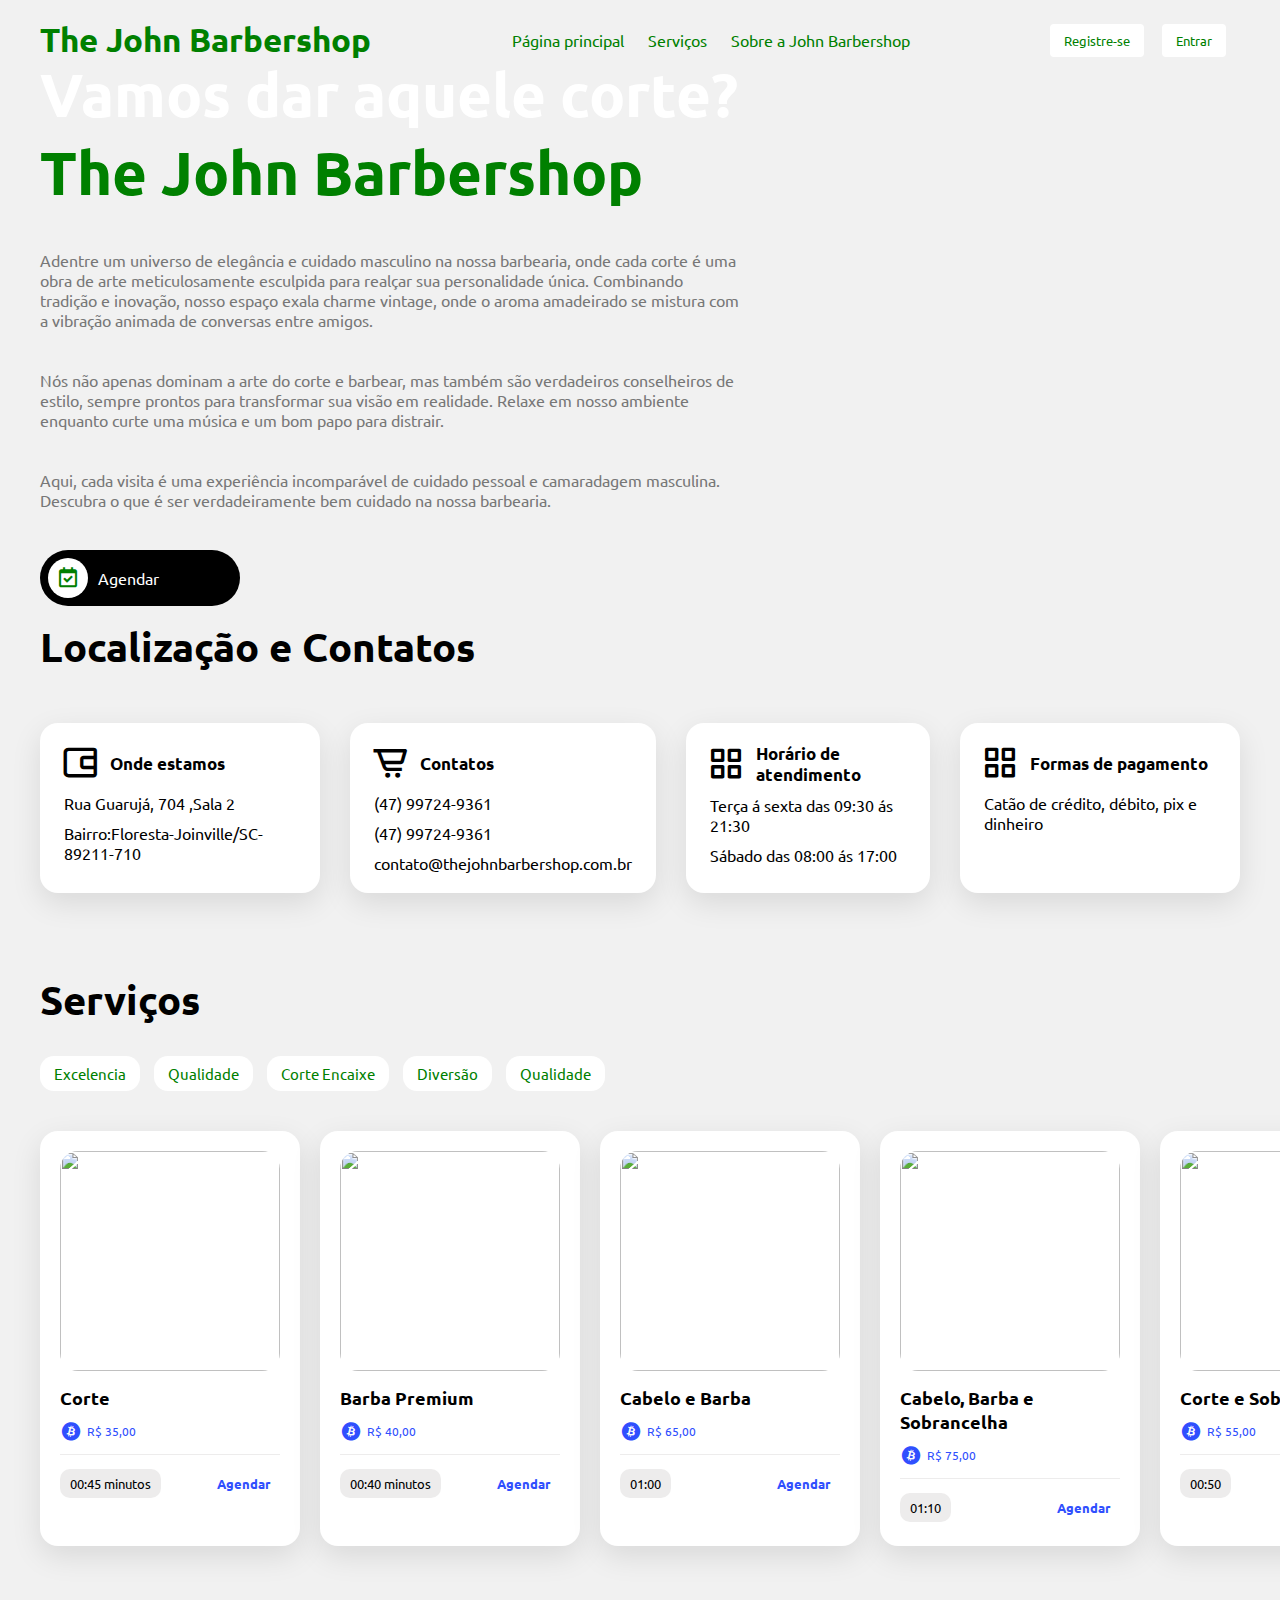
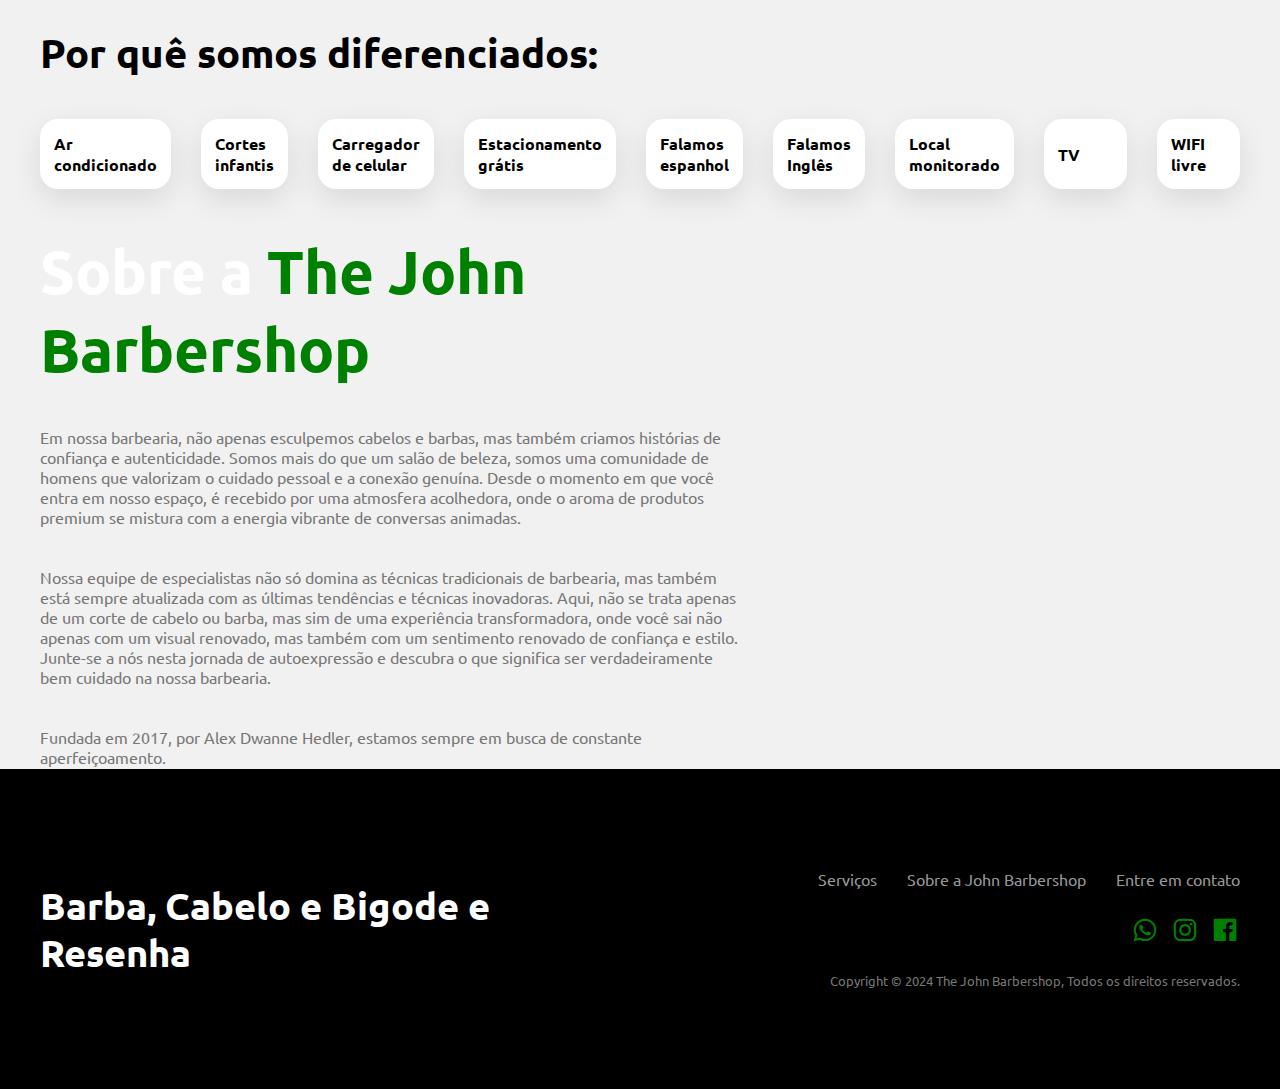
==== index.html @ 226f6adb "Merge branch 'main' of https://github.com/ThiagoPavanelloDalazen/PEX-projeto" ====
<!DOCTYPE html>
<html lang="PT-BR">

<head>
    <meta charset="UTF-8">
    <meta name="viewport" content="width=device-width, initial-scale=1.0">
    <link href='https://unpkg.com/boxicons@2.1.4/css/boxicons.min.css' rel='stylesheet'>
    <link rel="stylesheet" href="style.css">
    <title>The John Barbershop</title>
</head>

<body>
    <nav>
        <a href="#" class="logo">The John Barbershop</a>
        <div class="links">
            <a href="index.html">Página principal</a>
            <a href="#servicos">Serviços</a> 
            <a href="#sobre">Sobre a John Barbershop</a> 
        </div>
        <div class="login">
            <button class="signup"><a href="formulario.html" target="_blank">Registre-se</a></button>
            <button class="signup"><a href="login.html" target="_blank">Entrar</a></button>
        </div>
    </nav>

    <header>
        <div class="left">
            <h1>Vamos dar aquele corte? <span>The John Barbershop</span></h1>
            <p>  Adentre um universo de elegância e cuidado masculino na nossa barbearia, onde cada corte é uma obra de arte meticulosamente esculpida para realçar sua personalidade única. Combinando tradição e inovação, nosso espaço exala charme vintage, onde o aroma amadeirado se mistura com a vibração animada de conversas entre amigos.   
            </p>
            <p>Nós não apenas dominam a arte do corte e barbear, mas também são verdadeiros conselheiros de estilo, sempre prontos para transformar sua visão em realidade. Relaxe em nosso ambiente enquanto curte uma música e um bom papo para distrair. </p>
            <p>Aqui, cada visita é uma experiência incomparável de cuidado pessoal e camaradagem masculina. Descubra o que é ser verdadeiramente bem cuidado na nossa barbearia.</p>
            <a href="login.html">
                <i class="bx bx-calendar-check"></i>
                <span>Agendar</span>
            </a>
        </div>
        <!-- <img src="../fotos/bora-dar-um-trato.gif" height="500px"> -->
    </header>

    <div id="localizacao"> 
        <h2 class="separator">
            Localização e Contatos
        </h2>

        <div class="sell-nft">
            <div class="item">
                <div class="header">
                    <i class='bx bx-wallet-alt'></i>
                    <h5>Onde estamos</h5>
                </div>
                <p>Rua Guarujá, 704 ,Sala 2</p>
                <p>Bairro:Floresta-Joinville/SC-89211-710</p>
            </div>
            <div class="item">
                <div class="header">
                    <i class='bx bx-cart-alt'></i>
                    <h5>Contatos</h5>
                </div>
                <p>(47) 99724-9361</p>
                <p>(47) 99724-9361</p>
                <p>contato@thejohnbarbershop.com.br</p>
            </div>
            <div class="item">
                <div class="header">
                    <i class='bx bx-grid-alt'></i>
                    <h5>Horário de atendimento</h5>
                </div>
                <p>Terça á sexta das 09:30 ás 21:30</p>
                <p>Sábado das 08:00 ás 17:00</p>
            </div>
            <div class="item">
                <div class="header">
                    <i class='bx bx-grid-alt'></i>
                    <h5>Formas de pagamento</h5>
                </div>
                <p>Catão de crédito, débito, pix e dinheiro</p>
            </div>
        </div>
    </div>

    <div> 
        <h2 class="separator">
            Serviços
        </h2>

        <div class="nft-shop">
            <div class="category">
                <a href="#">Excelencia</a>
                <a href="#">Qualidade</a>
                <a href="#">Corte Encaixe</a>
                <a href="#">Diversão</a>
                <a href="#">Qualidade</a>
            </div>

            <div class="nft-list">
                <div class="item">
                    <img src="https://yes4u.pt/wp-content/uploads/2021/05/corte-masculino.png">
                    <div class="info">
                        <div>
                            <h5>Corte</h5>
                            <div class="btc">
                                <i class='bx bxl-bitcoin'></i>
                                <p>R$ 35,00</p>
                            </div>
                        </div>
                    </div>
                    <div class="bid">
                        <p>00:45 minutos</p>
                        <a href="login.html">Agendar</a>
                    </div>
                </div>
                <div class="item">
                    <img src="https://blog.cuecastore.com.br/wp-content/uploads/2020/08/barba-com-navalha.jpg">
                    <div class="info">
                        <div>
                            <h5>Barba Premium</h5>
                            <div class="btc">
                                <i class='bx bxl-bitcoin'></i>
                                <p>R$ 40,00</p>
                            </div>
                        </div>
                    </div>
                    <div class="bid">
                        <p>00:40 minutos</p>
                        <a href="login.html">Agendar</a>
                    </div>
                </div>
                <div class="item">
                    <img
                        src="https://149363815.v2.pressablecdn.com/wp-content/uploads/2021/01/5-melhores-Ideias-de-promocao-para-barbearia-1.jpg">
                    <div class="info">
                        <div>
                            <h5>Cabelo e Barba</h5>
                            <div class="btc">
                                <i class='bx bxl-bitcoin'></i>
                                <p>R$ 65,00</p>
                            </div>
                        </div>
                    </div>
                    <div class="bid">
                        <p>01:00</p>
                        <a href="login.html">Agendar</a>
                    </div>
                </div>
                <div class="item">
                    <img
                        src="https://static.wixstatic.com/media/fc962d_c9d9fc72e8844acba47297d76595533d~mv2.jpg/v1/fill/w_640,h_364,al_c,q_80,usm_0.66_1.00_0.01,enc_auto/fc962d_c9d9fc72e8844acba47297d76595533d~mv2.jpg">
                    <div class="info">
                        <div>
                            <h5>Cabelo, Barba e Sobrancelha</h5>
                            <div class="btc">
                                <i class='bx bxl-bitcoin'></i>
                                <p>R$ 75,00</p>
                            </div>
                        </div>
                    </div>
                    <div class="bid">
                        <p>01:10</p>
                        <a href="login.html">Agendar</a>
                    </div>
                </div>
                <div class="item">
                    <img src="https://bmcontba.com.br/wp-content/uploads/2023/06/IMAGEM-BLOG-DPG-14.jpg">
                    <div class="info">
                        <div>
                            <h5>Corte e Sobrancelha</h5>
                            <div class="btc">
                                <i class='bx bxl-bitcoin'></i>
                                <p>R$ 55,00</p>
                            </div>
                        </div>
                    </div>
                    <div class="bid">
                        <p>00:50</p>
                        <a href="login.html">Agendar</a>
                    </div>
                </div>
            </div>

        </div>
    </div>

    <div>
        <h2 class="separator">
            Por quê somos diferenciados:
        </h2>

        <div class="sellers overflow-auto">
            <div class="item">
                <div class="info">
                    <h4>Ar condicionado</h4>
                </div>
            </div>
            <div class="item">
                <div class="info">
                    <h4>Cortes infantis</h4>
                </div>
            </div>
            <div class="item">
                <div class="info">
                    <h4>Carregador de celular</h4>
                </div>
            </div>
            <div class="item">
                <div class="info">
                    <h4>Estacionamento grátis</h4>
                </div>
            </div>
            <div class="item">
                <div class="info">
                    <h4>Falamos espanhol</h4>
                </div>
            </div>
            <div class="item">
                <div class="info">
                    <h4>Falamos Inglês</h4>
                </div>
            </div>
            <div class="item">
                <div class="info">
                    <h4>Local monitorado</h4>
                </div>
            </div>
            <div class="item">
                <div class="info">
                    <h4>TV</h4>
                </div>
            </div>
            <div class="item">
                <div class="info">
                    <h4>WIFI livre</h4>
                </div>
            </div>
        </div>
    </div>


    <header id="sobre">
        <div class="left">
            <h1>Sobre a <span>The John Barbershop</span></h1>
            <p>Em nossa barbearia, não apenas esculpemos cabelos e barbas, mas também criamos histórias de confiança e autenticidade. Somos mais do que um salão de beleza, somos uma comunidade de homens que valorizam o cuidado pessoal e a conexão genuína. Desde o momento em que você entra em nosso espaço, é recebido por uma atmosfera acolhedora, onde o aroma de produtos premium se mistura com a energia vibrante de conversas animadas.</p>
            <p>Nossa equipe de especialistas não só domina as técnicas tradicionais de barbearia, mas também está sempre atualizada com as últimas tendências e técnicas inovadoras. Aqui, não se trata apenas de um corte de cabelo ou barba, mas sim de uma experiência transformadora, onde você sai não apenas com um visual renovado, mas também com um sentimento renovado de confiança e estilo. Junte-se a nós nesta jornada de autoexpressão e descubra o que significa ser verdadeiramente bem cuidado na nossa barbearia.</p>
            <p>Fundada em 2017, por Alex Dwanne Hedler, estamos sempre em busca de constante aperfeiçoamento.</p>
        </div>
    </header>
    



    <footer>
        <h3>Barba, Cabelo e Bigode e Resenha</h3>
        <div class="right">
            <div class="links">
                <a href="#servicos">Serviços</a>
                <a href="#sobre">Sobre a John Barbershop</a>
                <a href="#localizacao">Entre em contato</a>
            </div>
            <div class="social">
                <a href="https://api.whatsapp.com/send?phone=5547997249361" target="_blank">
                    <i class='bx bxl-whatsapp'></i>
                </a>
                <a href="https://www.instagram.com/thejohnbarbershop/" target="_blank">
                    <i class='bx bxl-instagram'></i>
                </a>
                <a href="http://facebook.com/thejohnbarbershop" target="_blank">
                    <i class='bx bxl-facebook-square'></i>
                </a>
            </div>

            <p>Copyright © 2024 The John Barbershop, Todos os direitos reservados.</p>
        </div>
    </footer>

</body>

<script>
    document.querySelectorAll('.info-button').forEach(function (button) {
        button.addEventListener('mouseenter', function () {
            var popup = this.nextElementSibling;
            popup.style.display = 'block';
        });

        button.addEventListener('mouseleave', function () {
            var popup = this.nextElementSibling;
            popup.style.display = 'none';
        });
    });
</script>

</html>
---- style.css ----
@import url('https://fonts.googleapis.com/css2?family=Ubuntu:wght@300;400;500;700&display=swap');

*{
    margin: 0;
    padding: 0;
    box-sizing: border-box;
    font-family: 'Ubuntu', sans-serif;
}

a{
    text-decoration: none;
    color: green
}


img{
    object-fit: cover;
}

body{
    background-color: #f1f1f1;
}

nav{
    padding: 0 80px;
    display: flex;
    align-items: center;
    justify-content: space-between;
    height: 80px;
}

nav a.logo{
    font-size: 33px;
    color: green;
    font-weight: 600;
}

nav .links a:not(:last-child){
    margin-right: 20px;
}

nav .login button{
    padding: 8px 14px;
    border: none;
    cursor: pointer;
    background-color: transparent;
}

nav .login button.signup{
    background-color: white;
    color: #fff;
    border-radius: 4px;
    margin-right: 14px;
}


header{
    color: white;
    padding: 0 80px;
        height: calc(100vh - 400px);
        display: flex;
        align-items: center;
        justify-content: space-between;
        background-image: url(../fotos/fundo2-cortado.gif);
        background-size: cover; /* Ajusta o tamanho da imagem */
        background-position: center; /* Centraliza a imagem */
}

header .left{
    width: 700px;
}

header .left h1{
    font-size: 80px;
}

header .left h1 span{
    color: green ;
}

header .left p{
    margin: 40px 0;
    color: #777;
}

header .left a{
    display: flex;
    align-items: center;
    background: #000;
    width: 200px;
    padding: 8px;
    border-radius: 60px;
}

header .left a i{
    background-color: #fff;
    font-size: 24px;
    border-radius: 50%;
    padding: 8px;
}

header .left a span{
    color: #fff;
    margin-left: 10px;
}

header img{
    width: 600px;
}

.tooltip {
    position: relative;
    display: inline-block;
    border-bottom: 1px dotted black; /* If you want dots under the hoverable text */
  }
  
  /* Tooltip text */
.tooltip .tooltiptext {
    visibility: hidden;
    width: 120px;
    background-color: black;
    color: #fff;
    text-align: center;
    padding: 5px 0;
    border-radius: 6px;
   
    /* Position the tooltip text - see examples below! */
    position: absolute;
    z-index: 1;
}
  
  /* Show the tooltip text when you mouse over the tooltip container */
.tooltip:hover .tooltiptext {
    visibility: visible;
}


h2.separator{
    padding: 0 80px;
    font-size: 40px;
    margin-top: 40px;
}

.sell-nft{
    padding: 0 80px;
    margin: 50px auto 80px;
    max-width: 1500px;
    display: flex;
    justify-content: space-between;
    gap: 30px;
}

.sell-nft .item,
.nft-shop .nft-list .item{
    padding: 20px;
    background: #fff;
    border-radius: 18px;
    box-shadow: 0 10px 30px rgba(0, 0, 0, 0.1);
    transition: all 0.3s ease;
}

.sell-nft .item:hover,
.nft-shop .nft-list .item:hover,
.sellers .item:hover{
    box-shadow: none;
}

.sell-nft .item .header{
    display: flex;
    align-items: center;
    gap: 10px;
}

.sell-nft .item .header i{
    font-size: 40px;
}

.sell-nft .item .header h5{
    font-size: 17px;
}

.sell-nft .item p{
    margin-top: 10px;
    padding: 0 4px;
}

.nft-shop{
    padding: 0 80px;
    margin-top: 30px;
}

.nft-shop .category{
    display: flex;
    gap: 14px;
}

.nft-shop .category a{
    background-color: white;
    padding: 8px 14px;
    font-size: 15px;
    border-radius: 14px;
    transition: all 0.3s ease;
}

.nft-shop .category a:hover{
    color: #fff;
    background-color: #0f2182;
}

.nft-shop .nft-list{
    padding: 40px 0;
    display: flex;
    justify-content: space-between;
    gap: 20px;
}

.nft-shop .nft-list .item img{
    width: 280px;
    height: 280px;
    border-radius: 18px;
}

.nft-shop .nft-list .item .info{
    display: flex;
    align-items: flex-end;
    justify-content: space-between;
    padding: 12px 0;
    border-bottom: 1px solid #edecec;
}

.nft-shop .nft-list .item .info h5{
    font-size: 18px;
}

.nft-shop .nft-list .item .info .btc{
    margin-top: 10px;
    display: flex;
    align-items: center;
    gap: 5px;
}

.nft-shop .nft-list .item .btc i{
    font-size: 22px;
    color: #304ffe;
}

.nft-shop .nft-list .item .btc p{
    font-size: 12px;
    color: #304ffe;
}

.nft-shop .nft-list .item .info > p{
    font-size: 12px;
    color: #989898;
}

.nft-shop .nft-list .item .bid{
    padding: 14px 0 4px;
    display: flex;
    align-items: center;
    justify-content: space-between;
}

.nft-shop .nft-list .item .bid p,
.nft-shop .nft-list .item .bid a{
    background-color: #edecec;
    padding: 6px 10px;
    font-size: 13px;
    border-radius: 10px;
}

.nft-shop .nft-list .item .bid a{
    color: #304ffe;
    background: transparent;
    font-weight: bold;
    transition: all 0.3s ease;
}

.nft-shop .nft-list .item .bid a:hover{
    color: #fff;
    background-color: #000;
}

.view-more{
    margin: 10px 0 40px;
    display: flex;
    justify-content: center;
}

.view-more button{
    padding: 10px 20px;
    font-size: 16px;
    border: none;
    background: #dfdcdc;
    border-radius: 10px;
    cursor: pointer;
    transition: all 0.3s ease;
}

.view-more button:hover{
    color: #fff;
    background: #0f2182;
}

.sellers{
    padding: 0 80px;
    margin: 40px 0 80px;
    display: flex;
    gap: 30px;
}

.sellers .item{
    background: #fff;
    display: flex;
    align-items: center;
    width: 25%;
    gap: 14px;
    padding: 14px;
    border-radius: 18px;
    cursor: pointer;
    box-shadow: 0 10px 30px rgba(0, 0, 0, 0.1);
    transition: all 0.3s ease;
}

.sellers .item img{
    width: 64px;
}

.sellers .item .info p{
    font-size: 14px;
    margin-top: 8px;
}

footer{
    background-color: #000;
    color: #fff;
    padding: 100px 80px;
    display: flex;
    align-items: center;
    justify-content: space-between;
}

footer h3{
    font-size: 48px;
}

footer .right{
    width: 80%;
    display: flex;
    flex-direction: column;
    align-items: flex-end;
    gap: 26px;
}

footer .right .links{
    display: flex;
    gap: 30px;
}

footer .right .links a{
    color: #989898;
    transition: color 0.3s ease;
}

footer .right .links a:hover{
    color: #fff;
}

footer .right .social{
    display: flex;
    align-items: center;
    gap: 10px;
}

footer .right .social i{
    font-size: 30px;
    cursor: pointer;
    transition: color 0.3s ease;
}

footer .right .social i:hover{
    color: white !important;
}

footer .right p{
    font-size: 13px;
    color: #777;
}

@media screen and (max-width: 1400px) {
    
    nav,
    header,
    h2.separator,
    .sell-nft,
    .nft-shop,
    .sellers{
        padding: 0 40px;
    }

    header .left h1{
        font-size: 60px;
    }

    header img{
        width: 540px;
    }

    .nft-shop .nft-list .item img{
        width: 220px;
        height: 220px;
    }

    footer{
        padding: 100px 40px;
    }

    footer h3{
        font-size: 38px;
    }

}

@media screen and (max-width: 1200px) {
    
    header .left h1{
        font-size: 48px;
    }

    header img{
        width: 480px;
    }

    h2.separator{
        font-size: 34px;
    }

    .sell-nft .item .header i{
        font-size: 36px;
    }

    .sell-nft .item .header h5{
        font-size: 15px;
    }

    .sell-nft .item p{
        font-size: 13px;
    }

    .nft-shop .nft-list{
        flex-wrap: wrap;
        row-gap: 30px;
    }

    .nft-shop .nft-list .item{
        width: 48%;
    }

    .nft-shop .nft-list .item img{
        width: 100%;
        height: auto;
    }

    .sellers{
        flex-wrap: wrap;
    }

    .sellers .item{
        width: 48%;
    }

    footer .links a{
        font-size: 15px;
    }

}

@media screen and (max-width: 992px) {
    
    nav a.logo{
        font-size: 28px;
    }

    nav .links a{
        font-size: 14px;
    }

    header{
        flex-direction: column-reverse;
        height: auto;
        margin-bottom: 60px;
    }

    header .left{
        width: 100%;
    }

    header img{
        width: 100%;
    }

    .sell-nft{
        flex-wrap: wrap;
        gap: 20px;
    }

    .sell-nft .item{
        width: 48%;
    }

    .sellers{
        gap: 20px;
    }

    footer{
        flex-direction: column;
        padding: 60px 40px;
    }

    footer h3{
        margin-bottom: 40px;
        font-size: 32px;
    }

    footer .right{
        width: 100%;
        align-items: center;
    }

}

@media screen and (max-width: 768px) {
    
    nav,
    header,
    h2.separator,
    .sell-nft,
    .nft-shop,
    .sellers{
        padding: 0 20px;
    }

    nav a.logo{
        display: none;
    }

    nav .links a{
        font-size: 12px;
    }

    nav .login button{
        font-size: 12px;
        padding: 6px 10px;
    }

    header .left h1{
        font-size: 36px;
    }

    header .left p{
        font-size: 14px;
    }

    header .left a{
        padding: 6px;
        width: 160px;
        font-size: 14px;
    }

    header .left a i{
        padding: 6px;
    }

    h2.separator{
        font-size: 30px;
    }

    footer{
        padding: 40px 20px;
    }

}

@media screen and (max-width: 576px) {
    
    header .left h1{
        font-size: 30px;
    }

    .sell-nft .item{
        width: 100%;
    }

    .nft-shop .nft-list .item,
    .sellers .item{
        width: 47%;
    }

    .nft-shop .category a{
        font-size: 13px;
    }

}
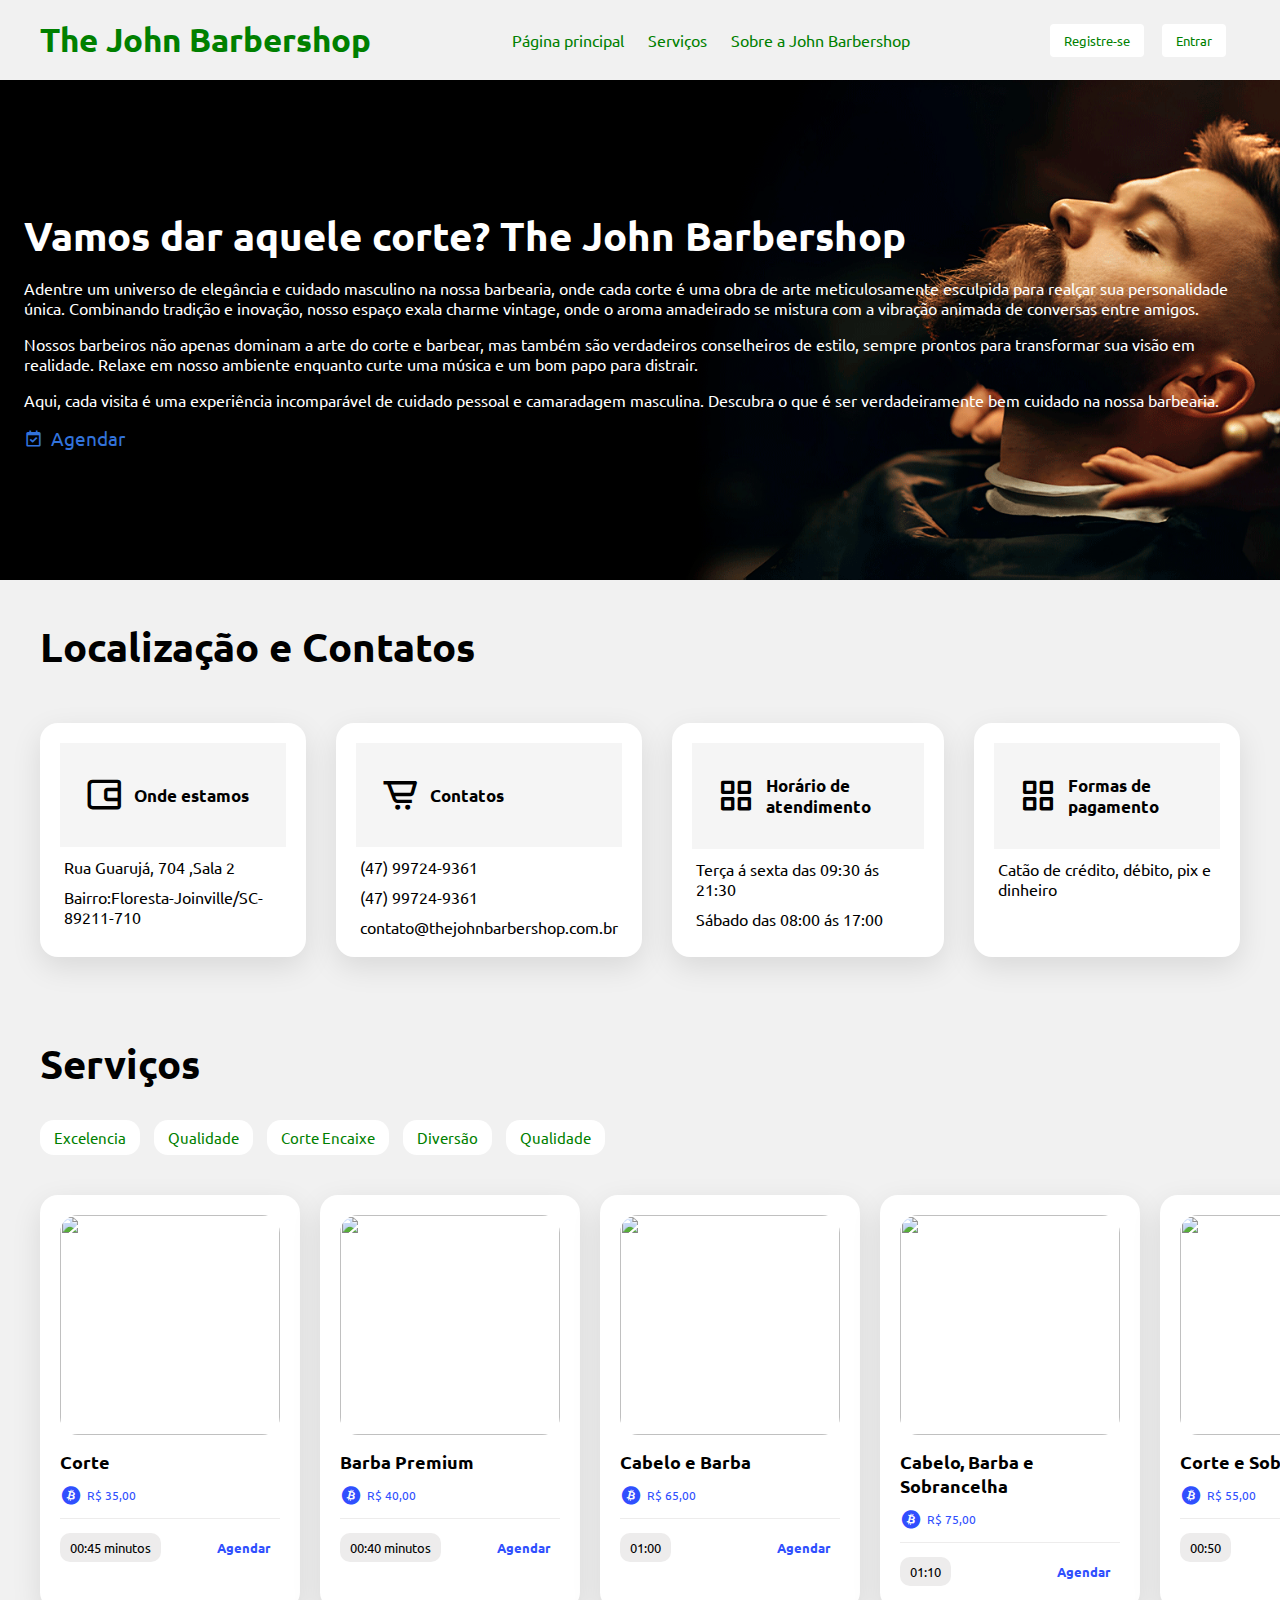
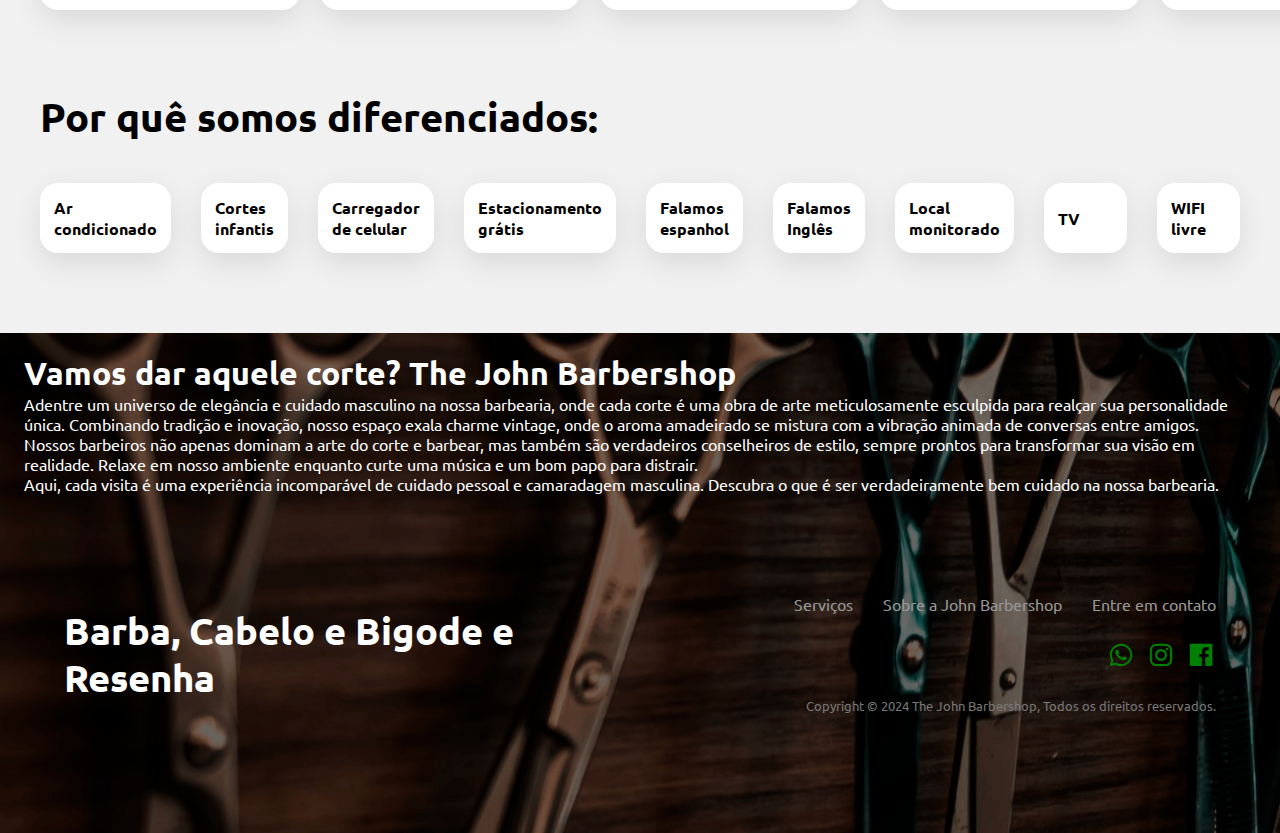
==== commit e7f514ac: "alterações" ====
--- a/index.html
+++ b/index.html
@@ -4,8 +4,11 @@
 <head>
     <meta charset="UTF-8">
     <meta name="viewport" content="width=device-width, initial-scale=1.0">
+    <link rel="stylesheet" href="https://cdnjs.cloudflare.com/ajax/libs/bulma/0.9.3/css/bulma.min.css">
+    <link rel="stylesheet" href="https://unpkg.com/boxicons/css/boxicons.min.css">
     <link href='https://unpkg.com/boxicons@2.1.4/css/boxicons.min.css' rel='stylesheet'>
     <link rel="stylesheet" href="style.css">
+    <link rel="stylesheet" href="bulma.css">
     <title>The John Barbershop</title>
 </head>
 
@@ -23,19 +26,19 @@
         </div>
     </nav>
 
-    <header>
-        <div class="left">
-            <h1>Vamos dar aquele corte? <span>The John Barbershop</span></h1>
-            <p>  Adentre um universo de elegância e cuidado masculino na nossa barbearia, onde cada corte é uma obra de arte meticulosamente esculpida para realçar sua personalidade única. Combinando tradição e inovação, nosso espaço exala charme vintage, onde o aroma amadeirado se mistura com a vibração animada de conversas entre amigos.   
-            </p>
-            <p>Nós não apenas dominam a arte do corte e barbear, mas também são verdadeiros conselheiros de estilo, sempre prontos para transformar sua visão em realidade. Relaxe em nosso ambiente enquanto curte uma música e um bom papo para distrair. </p>
-            <p>Aqui, cada visita é uma experiência incomparável de cuidado pessoal e camaradagem masculina. Descubra o que é ser verdadeiramente bem cuidado na nossa barbearia.</p>
-            <a href="login.html">
-                <i class="bx bx-calendar-check"></i>
-                <span>Agendar</span>
-            </a>
-        </div>
-        <!-- <img src="../fotos/bora-dar-um-trato.gif" height="500px"> -->
+    <header class="header">
+        <div class="columns">
+            <div class="column is-three-fifths">
+                <h1>Vamos dar aquele corte? <span>The John Barbershop</span></h1>
+                <p>Adentre um universo de elegância e cuidado masculino na nossa barbearia, onde cada corte é uma obra de arte meticulosamente esculpida para realçar sua personalidade única. Combinando tradição e inovação, nosso espaço exala charme vintage, onde o aroma amadeirado se mistura com a vibração animada de conversas entre amigos.</p>
+                <p>Nossos barbeiros não apenas dominam a arte do corte e barbear, mas também são verdadeiros conselheiros de estilo, sempre prontos para transformar sua visão em realidade. Relaxe em nosso ambiente enquanto curte uma música e um bom papo para distrair.</p>
+                <p>Aqui, cada visita é uma experiência incomparável de cuidado pessoal e camaradagem masculina. Descubra o que é ser verdadeiramente bem cuidado na nossa barbearia.</p>
+                <a href="login.html">
+                    <i class="bx bx-calendar-check"></i>
+                    <span>Agendar</span>
+                </a>
+            </div>
+        </div>
     </header>
 
     <div id="localizacao"> 
@@ -236,41 +239,45 @@
     </div>
 
 
-    <header id="sobre">
-        <div class="left">
-            <h1>Sobre a <span>The John Barbershop</span></h1>
-            <p>Em nossa barbearia, não apenas esculpemos cabelos e barbas, mas também criamos histórias de confiança e autenticidade. Somos mais do que um salão de beleza, somos uma comunidade de homens que valorizam o cuidado pessoal e a conexão genuína. Desde o momento em que você entra em nosso espaço, é recebido por uma atmosfera acolhedora, onde o aroma de produtos premium se mistura com a energia vibrante de conversas animadas.</p>
-            <p>Nossa equipe de especialistas não só domina as técnicas tradicionais de barbearia, mas também está sempre atualizada com as últimas tendências e técnicas inovadoras. Aqui, não se trata apenas de um corte de cabelo ou barba, mas sim de uma experiência transformadora, onde você sai não apenas com um visual renovado, mas também com um sentimento renovado de confiança e estilo. Junte-se a nós nesta jornada de autoexpressão e descubra o que significa ser verdadeiramente bem cuidado na nossa barbearia.</p>
-            <p>Fundada em 2017, por Alex Dwanne Hedler, estamos sempre em busca de constante aperfeiçoamento.</p>
+    <header class="header2">
+        <div class="columns">
+            <div class="column">
+                <h1>Vamos dar aquele corte? <span>The John Barbershop</span></h1>
+                <p>Adentre um universo de elegância e cuidado masculino na nossa barbearia, onde cada corte é uma obra de arte meticulosamente esculpida para realçar sua personalidade única. Combinando tradição e inovação, nosso espaço exala charme vintage, onde o aroma amadeirado se mistura com a vibração animada de conversas entre amigos.</p>
+                <p>Nossos barbeiros não apenas dominam a arte do corte e barbear, mas também são verdadeiros conselheiros de estilo, sempre prontos para transformar sua visão em realidade. Relaxe em nosso ambiente enquanto curte uma música e um bom papo para distrair.</p>
+                <p>Aqui, cada visita é uma experiência incomparável de cuidado pessoal e camaradagem masculina. Descubra o que é ser verdadeiramente bem cuidado na nossa barbearia.</p>
+               
+                <footer>
+                    <h3>Barba, Cabelo e Bigode e Resenha</h3>
+                    <div class="right">
+                        <div class="links">
+                            <a href="#servicos">Serviços</a>
+                            <a href="#sobre">Sobre a John Barbershop</a>
+                            <a href="#localizacao">Entre em contato</a>
+                        </div>
+                        <div class="social">
+                            <a href="https://api.whatsapp.com/send?phone=5547997249361" target="_blank">
+                                <i class='bx bxl-whatsapp'></i>
+                            </a>
+                            <a href="https://www.instagram.com/thejohnbarbershop/" target="_blank">
+                                <i class='bx bxl-instagram'></i>
+                            </a>
+                            <a href="http://facebook.com/thejohnbarbershop" target="_blank">
+                                <i class='bx bxl-facebook-square'></i>
+                            </a>
+                        </div>
+            
+                        <p>Copyright © 2024 The John Barbershop, Todos os direitos reservados.</p>
+                    </div>
+                </footer>
+            </div>
         </div>
     </header>
     
 
 
 
-    <footer>
-        <h3>Barba, Cabelo e Bigode e Resenha</h3>
-        <div class="right">
-            <div class="links">
-                <a href="#servicos">Serviços</a>
-                <a href="#sobre">Sobre a John Barbershop</a>
-                <a href="#localizacao">Entre em contato</a>
-            </div>
-            <div class="social">
-                <a href="https://api.whatsapp.com/send?phone=5547997249361" target="_blank">
-                    <i class='bx bxl-whatsapp'></i>
-                </a>
-                <a href="https://www.instagram.com/thejohnbarbershop/" target="_blank">
-                    <i class='bx bxl-instagram'></i>
-                </a>
-                <a href="http://facebook.com/thejohnbarbershop" target="_blank">
-                    <i class='bx bxl-facebook-square'></i>
-                </a>
-            </div>
-
-            <p>Copyright © 2024 The John Barbershop, Todos os direitos reservados.</p>
-        </div>
-    </footer>
+    
 
 </body>
 
--- a/style.css
+++ b/style.css
@@ -61,10 +61,12 @@
         display: flex;
         align-items: center;
         justify-content: space-between;
-        background-image: url(../fotos/fundo2-cortado.gif);
+        background-image: url(./images/header.gif);
         background-size: cover; /* Ajusta o tamanho da imagem */
         background-position: center; /* Centraliza a imagem */
 }
+
+
 
 header .left{
     width: 700px;
@@ -332,7 +334,7 @@
 }
 
 footer{
-    background-color: #000;
+  
     color: #fff;
     padding: 100px 80px;
     display: flex;
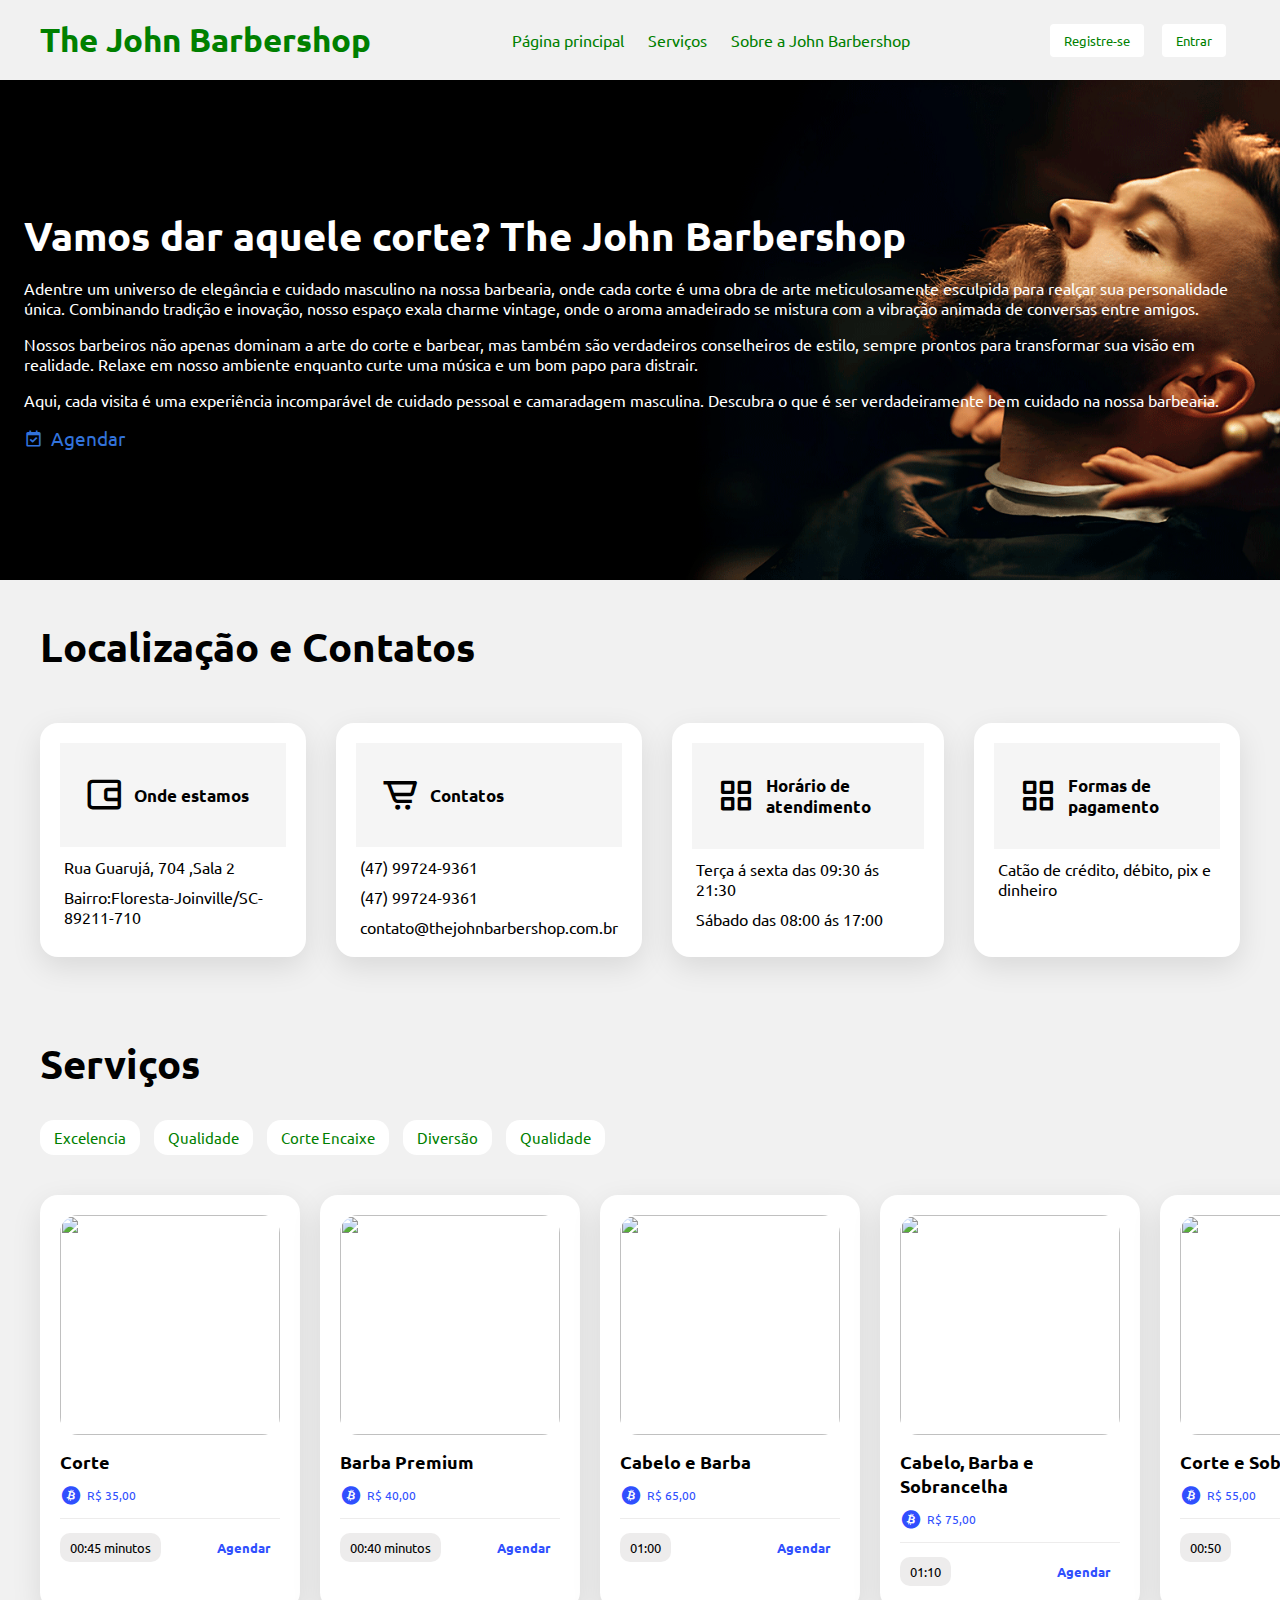
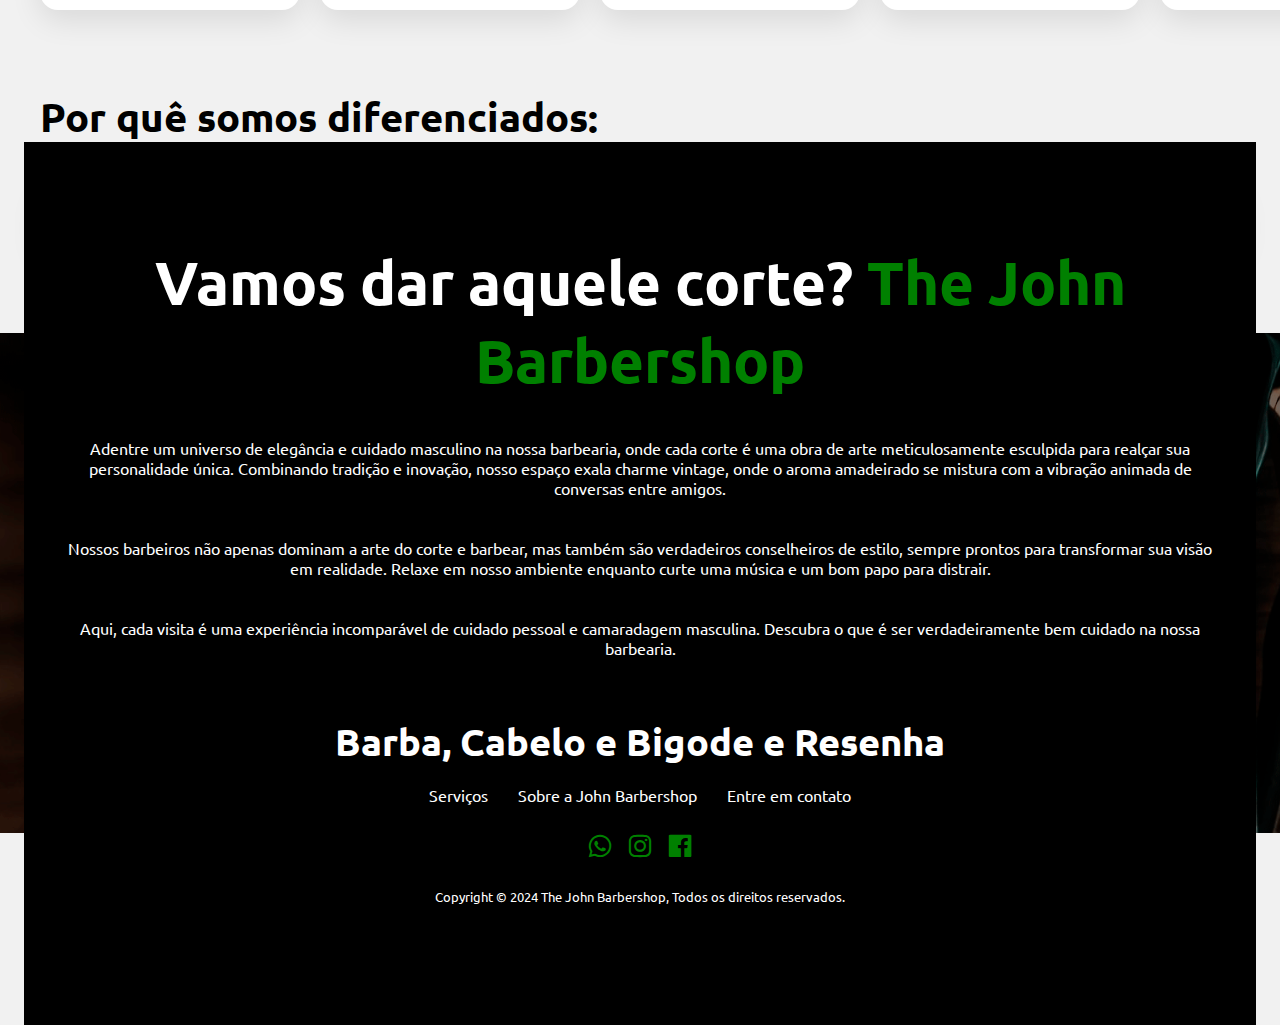
==== commit 287fe32f: "Final" ====
--- a/index.html
+++ b/index.html
@@ -82,7 +82,7 @@
         </div>
     </div>
 
-    <div> 
+    <div id="servicos"> 
         <h2 class="separator">
             Serviços
         </h2>
@@ -239,39 +239,39 @@
     </div>
 
 
-    <header class="header2">
-        <div class="columns">
-            <div class="column">
-                <h1>Vamos dar aquele corte? <span>The John Barbershop</span></h1>
-                <p>Adentre um universo de elegância e cuidado masculino na nossa barbearia, onde cada corte é uma obra de arte meticulosamente esculpida para realçar sua personalidade única. Combinando tradição e inovação, nosso espaço exala charme vintage, onde o aroma amadeirado se mistura com a vibração animada de conversas entre amigos.</p>
-                <p>Nossos barbeiros não apenas dominam a arte do corte e barbear, mas também são verdadeiros conselheiros de estilo, sempre prontos para transformar sua visão em realidade. Relaxe em nosso ambiente enquanto curte uma música e um bom papo para distrair.</p>
-                <p>Aqui, cada visita é uma experiência incomparável de cuidado pessoal e camaradagem masculina. Descubra o que é ser verdadeiramente bem cuidado na nossa barbearia.</p>
-               
-                <footer>
+    <header class="header2" id="sobre">
+        <footer>
+            <div class="content">
+                <div class="left">
+                    <h1>Vamos dar aquele corte? <span>The John Barbershop</span></h1>
+                    <p>Adentre um universo de elegância e cuidado masculino na nossa barbearia, onde cada corte é uma obra de arte meticulosamente esculpida para realçar sua personalidade única. Combinando tradição e inovação, nosso espaço exala charme vintage, onde o aroma amadeirado se mistura com a vibração animada de conversas entre amigos.</p>
+                    <p>Nossos barbeiros não apenas dominam a arte do corte e barbear, mas também são verdadeiros conselheiros de estilo, sempre prontos para transformar sua visão em realidade. Relaxe em nosso ambiente enquanto curte uma música e um bom papo para distrair.</p>
+                    <p>Aqui, cada visita é uma experiência incomparável de cuidado pessoal e camaradagem masculina. Descubra o que é ser verdadeiramente bem cuidado na nossa barbearia.</p>
+                </div>
+                <div class="center">
                     <h3>Barba, Cabelo e Bigode e Resenha</h3>
-                    <div class="right">
-                        <div class="links">
-                            <a href="#servicos">Serviços</a>
-                            <a href="#sobre">Sobre a John Barbershop</a>
-                            <a href="#localizacao">Entre em contato</a>
-                        </div>
-                        <div class="social">
-                            <a href="https://api.whatsapp.com/send?phone=5547997249361" target="_blank">
-                                <i class='bx bxl-whatsapp'></i>
-                            </a>
-                            <a href="https://www.instagram.com/thejohnbarbershop/" target="_blank">
-                                <i class='bx bxl-instagram'></i>
-                            </a>
-                            <a href="http://facebook.com/thejohnbarbershop" target="_blank">
-                                <i class='bx bxl-facebook-square'></i>
-                            </a>
-                        </div>
-            
-                        <p>Copyright © 2024 The John Barbershop, Todos os direitos reservados.</p>
-                    </div>
-                </footer>
-            </div>
-        </div>
+                </div>
+                <div class="right">
+                    <div class="links">
+                        <a href="#servicos">Serviços</a>
+                        <a href="#sobre">Sobre a John Barbershop</a>
+                        <a href="#localizacao">Entre em contato</a>
+                    </div>
+                    <div class="social">
+                        <a href="https://api.whatsapp.com/send?phone=5547997249361" target="_blank">
+                            <i class='bx bxl-whatsapp'></i>
+                        </a>
+                        <a href="https://www.instagram.com/thejohnbarbershop/" target="_blank">
+                            <i class='bx bxl-instagram'></i>
+                        </a>
+                        <a href="http://facebook.com/thejohnbarbershop" target="_blank">
+                            <i class='bx bxl-facebook-square'></i>
+                        </a>
+                    </div>
+                    <p>Copyright © 2024 The John Barbershop, Todos os direitos reservados.</p>
+                </div>
+            </div>
+        </footer>
     </header>
     
 
--- a/style.css
+++ b/style.css
@@ -62,8 +62,8 @@
         align-items: center;
         justify-content: space-between;
         background-image: url(./images/header.gif);
-        background-size: cover; /* Ajusta o tamanho da imagem */
-        background-position: center; /* Centraliza a imagem */
+        background-size: cover; 
+        background-position: center; 
 }
 
 
@@ -82,7 +82,7 @@
 
 header .left p{
     margin: 40px 0;
-    color: #777;
+    color: white;
 }
 
 header .left a{
@@ -113,7 +113,7 @@
 .tooltip {
     position: relative;
     display: inline-block;
-    border-bottom: 1px dotted black; /* If you want dots under the hoverable text */
+    border-bottom: 1px dotted black; 
   }
   
   /* Tooltip text */
@@ -126,12 +126,12 @@
     padding: 5px 0;
     border-radius: 6px;
    
-    /* Position the tooltip text - see examples below! */
+   
     position: absolute;
     z-index: 1;
 }
   
-  /* Show the tooltip text when you mouse over the tooltip container */
+
 .tooltip:hover .tooltiptext {
     visibility: visible;
 }
@@ -333,61 +333,75 @@
     margin-top: 8px;
 }
 
-footer{
-  
-    color: #fff;
-    padding: 100px 80px;
-    display: flex;
-    align-items: center;
-    justify-content: space-between;
-}
-
-footer h3{
+footer {
+    background-color: #000;
+    color: #fff;
+    padding: 50px 20px;
+    display: flex;
+    justify-content: center;
+    text-align: center;
+}
+
+footer .content {
+    display: flex;
+    flex-direction: column;
+    align-items: center;
+    width: 100%;
+}
+
+footer .left, 
+footer .center, 
+footer .right {
+    width: 100%;
+    margin-bottom: 20px;
+}
+
+footer h3 {
     font-size: 48px;
 }
 
-footer .right{
-    width: 80%;
+footer .right {
     display: flex;
     flex-direction: column;
-    align-items: flex-end;
+    align-items: center;
     gap: 26px;
 }
 
-footer .right .links{
+footer .right .links {
     display: flex;
     gap: 30px;
 }
 
-footer .right .links a{
-    color: #989898;
+footer .right .links a {
+    color: white;
     transition: color 0.3s ease;
 }
 
-footer .right .links a:hover{
-    color: #fff;
-}
-
-footer .right .social{
-    display: flex;
-    align-items: center;
+footer .right .links a:hover {
+    color: #fff;
+}
+
+footer .right .social {
+    display: flex;
+    justify-content: center;
     gap: 10px;
 }
 
-footer .right .social i{
+footer .right .social i {
     font-size: 30px;
     cursor: pointer;
     transition: color 0.3s ease;
 }
 
-footer .right .social i:hover{
+footer .right .social i:hover {
     color: white !important;
 }
 
-footer .right p{
+footer .right p {
     font-size: 13px;
-    color: #777;
-}
+    color: white;
+}
+
 
 @media screen and (max-width: 1400px) {
     
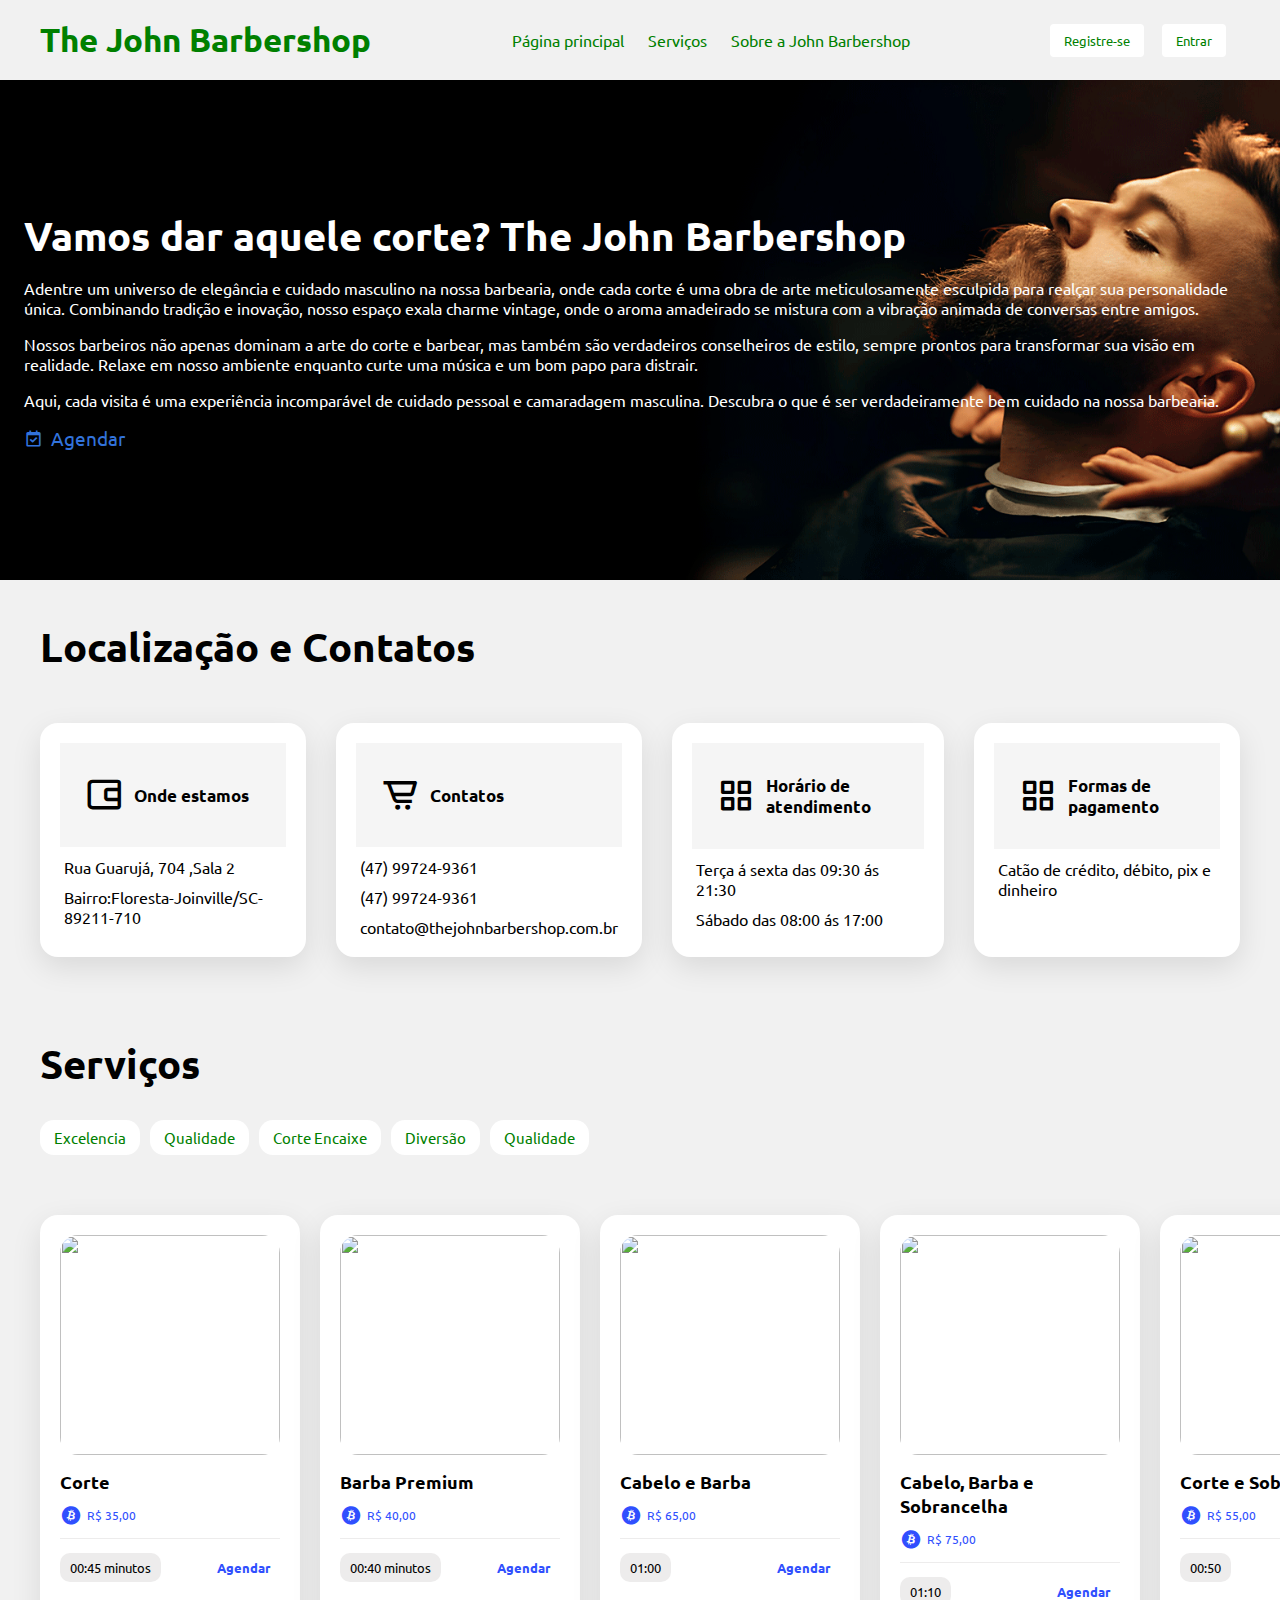
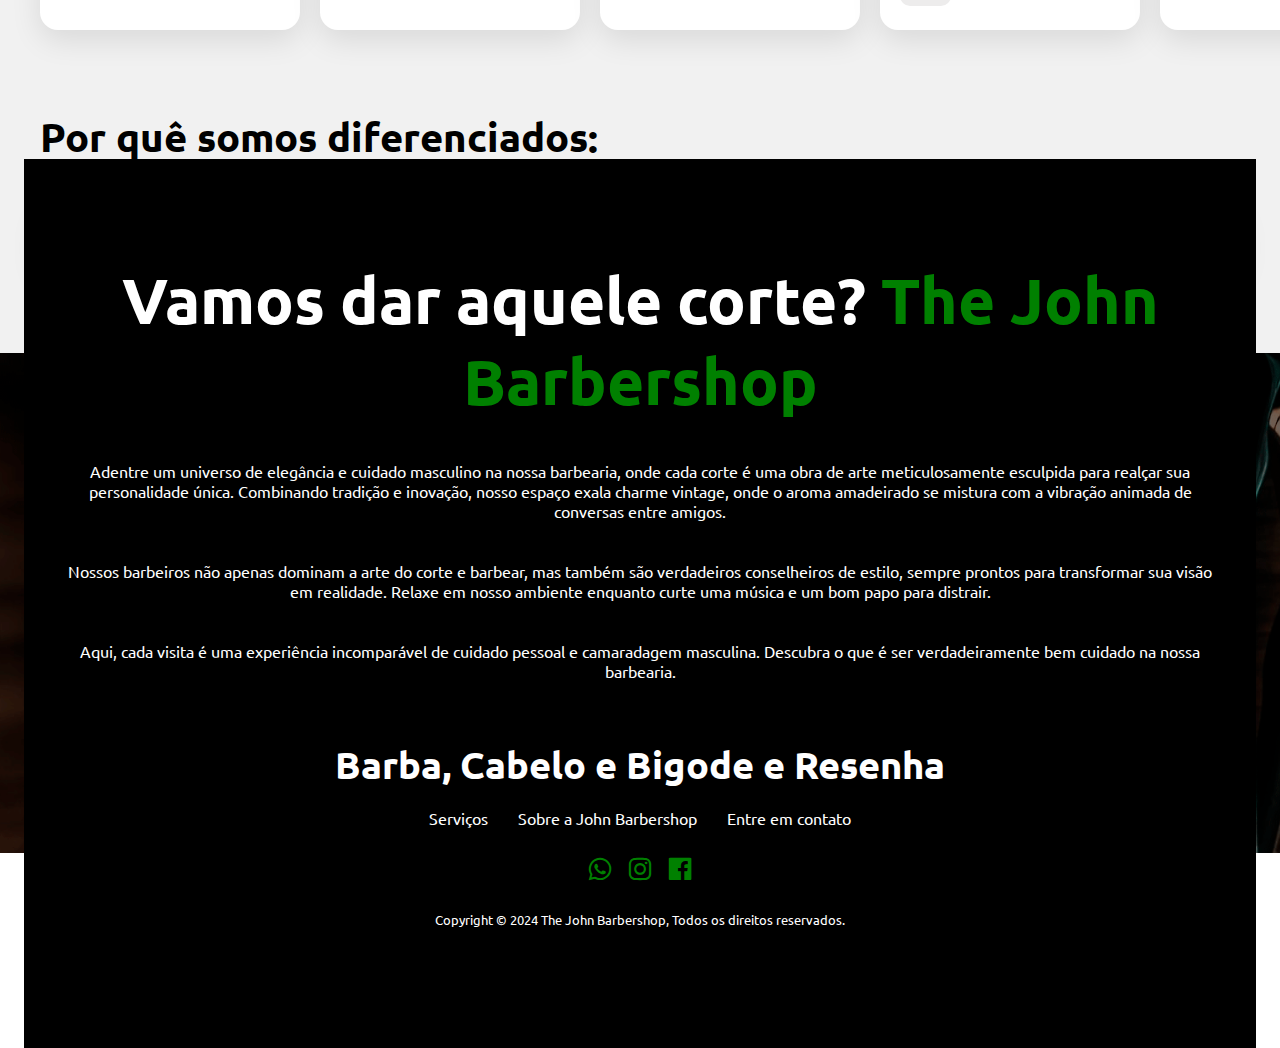
==== commit c41dd1cb: "Ultimos ajustes" ====
--- a/index.html
+++ b/index.html
@@ -114,7 +114,7 @@
                     </div>
                 </div>
                 <div class="item">
-                    <img src="https://blog.cuecastore.com.br/wp-content/uploads/2020/08/barba-com-navalha.jpg">
+                    <img src="https://static1.purepeople.com.br/articles/5/34/50/15/@/3932061-as-tendencias-em-corte-de-cabelo-masculi-1200x630-2.jpg">
                     <div class="info">
                         <div>
                             <h5>Barba Premium</h5>
--- a/style.css
+++ b/style.css
@@ -7,9 +7,29 @@
     font-family: 'Ubuntu', sans-serif;
 }
 
-a{
+*,
+*::before,
+*::after {
+    box-sizing: border-box;
+    margin: 0;
+    padding: 0;
+}
+
+a {
     text-decoration: none;
-    color: green
+    color: green; 
+}
+
+html {
+    font-size: 16px;
+    -webkit-text-size-adjust: 100%;
+    -moz-text-size-adjust: 100%;
+    text-size-adjust: 100%;
+    background-color: #fff;
+}
+
+a:hover {
+    color: #485fc7; 
 }
 
 
@@ -116,7 +136,7 @@
     border-bottom: 1px dotted black; 
   }
   
-  /* Tooltip text */
+  
 .tooltip .tooltiptext {
     visibility: hidden;
     width: 120px;
@@ -191,9 +211,12 @@
     margin-top: 30px;
 }
 
-.nft-shop .category{
-    display: flex;
-    gap: 14px;
+
+.nft-shop .category {
+    display: flex;
+    flex-wrap: wrap;
+    gap: 10px;
+    margin-bottom: 20px;
 }
 
 .nft-shop .category a{
@@ -404,216 +427,216 @@
 
 
 @media screen and (max-width: 1400px) {
-    
     nav,
     header,
     h2.separator,
     .sell-nft,
     .nft-shop,
-    .sellers{
+    .sellers {
         padding: 0 40px;
     }
 
-    header .left h1{
-        font-size: 60px;
-    }
-
-    header img{
-        width: 540px;
-    }
-
-    .nft-shop .nft-list .item img{
+    header .left h1 {
+        font-size: 4rem; /* Use rem units */
+    }
+
+    header img {
+        width: 100%;
+        max-width: 540px;
+    }
+
+    .nft-shop .nft-list .item img {
         width: 220px;
         height: 220px;
     }
 
-    footer{
+    footer {
         padding: 100px 40px;
     }
 
-    footer h3{
-        font-size: 38px;
-    }
-
+    footer h3 {
+        font-size: 2.4rem;
+    }
 }
 
 @media screen and (max-width: 1200px) {
-    
-    header .left h1{
-        font-size: 48px;
-    }
-
-    header img{
-        width: 480px;
-    }
-
-    h2.separator{
-        font-size: 34px;
-    }
-
-    .sell-nft .item .header i{
-        font-size: 36px;
-    }
-
-    .sell-nft .item .header h5{
-        font-size: 15px;
-    }
-
-    .sell-nft .item p{
-        font-size: 13px;
-    }
-
-    .nft-shop .nft-list{
+    header .left h1 {
+        font-size: 3rem;
+    }
+
+    header img {
+        width: 100%;
+        max-width: 480px;
+    }
+
+    h2.separator {
+        font-size: 2rem;
+    }
+
+    .sell-nft .item .header i {
+        font-size: 2rem;
+    }
+
+    .sell-nft .item .header h5 {
+        font-size: 1rem;
+    }
+
+    .sell-nft .item p {
+        font-size: 0.875rem;
+    }
+
+    .nft-shop .nft-list {
+        display: flex;
         flex-wrap: wrap;
-        row-gap: 30px;
-    }
-
-    .nft-shop .nft-list .item{
-        width: 48%;
-    }
-
-    .nft-shop .nft-list .item img{
+        gap: 30px;
+    }
+
+    .nft-shop .nft-list .item {
+        width: calc(50% - 15px); /* Flex item to be half width minus gap */
+    }
+
+    .nft-shop .nft-list .item img {
         width: 100%;
         height: auto;
     }
 
-    .sellers{
+    .sellers {
+        display: flex;
         flex-wrap: wrap;
-    }
-
-    .sellers .item{
-        width: 48%;
-    }
-
-    footer .links a{
-        font-size: 15px;
-    }
-
+        gap: 30px;
+    }
+
+    .sellers .item {
+        width: calc(50% - 15px); /* Flex item to be half width minus gap */
+    }
+
+    footer .links a {
+        font-size: 1rem;
+    }
 }
 
 @media screen and (max-width: 992px) {
-    
-    nav a.logo{
-        font-size: 28px;
-    }
-
-    nav .links a{
-        font-size: 14px;
-    }
-
-    header{
+    nav a.logo {
+        font-size: 1.75rem;
+    }
+
+    nav .links a {
+        font-size: 0.875rem;
+    }
+
+    header {
+        display: flex;
         flex-direction: column-reverse;
         height: auto;
         margin-bottom: 60px;
     }
 
-    header .left{
+    header .left {
         width: 100%;
     }
 
-    header img{
+    header img {
         width: 100%;
     }
 
-    .sell-nft{
+    .sell-nft {
+        display: flex;
         flex-wrap: wrap;
         gap: 20px;
     }
 
-    .sell-nft .item{
-        width: 48%;
-    }
-
-    .sellers{
+    .sell-nft .item {
+        width: calc(50% - 10px);
+    }
+
+    .sellers {
+        display: flex;
+        flex-wrap: wrap;
         gap: 20px;
     }
 
-    footer{
+    footer {
+        display: flex;
         flex-direction: column;
         padding: 60px 40px;
     }
 
-    footer h3{
+    footer h3 {
         margin-bottom: 40px;
-        font-size: 32px;
-    }
-
-    footer .right{
+        font-size: 2rem;
+    }
+
+    footer .right {
         width: 100%;
         align-items: center;
     }
-
 }
 
 @media screen and (max-width: 768px) {
-    
     nav,
     header,
     h2.separator,
     .sell-nft,
     .nft-shop,
-    .sellers{
+    .sellers {
         padding: 0 20px;
     }
 
-    nav a.logo{
+    nav a.logo {
         display: none;
     }
 
-    nav .links a{
-        font-size: 12px;
-    }
-
-    nav .login button{
-        font-size: 12px;
+    nav .links a {
+        font-size: 0.75rem;
+    }
+
+    nav .login button {
+        font-size: 0.75rem;
         padding: 6px 10px;
     }
 
-    header .left h1{
-        font-size: 36px;
-    }
-
-    header .left p{
-        font-size: 14px;
-    }
-
-    header .left a{
+    header .left h1 {
+        font-size: 2.25rem;
+    }
+
+    header .left p {
+        font-size: 0.875rem;
+    }
+
+    header .left a {
         padding: 6px;
         width: 160px;
-        font-size: 14px;
-    }
-
-    header .left a i{
+        font-size: 0.875rem;
+    }
+
+    header .left a i {
         padding: 6px;
     }
 
-    h2.separator{
-        font-size: 30px;
-    }
-
-    footer{
+    h2.separator {
+        font-size: 1.875rem;
+    }
+
+    footer {
         padding: 40px 20px;
     }
-
 }
 
 @media screen and (max-width: 576px) {
-    
-    header .left h1{
-        font-size: 30px;
-    }
-
-    .sell-nft .item{
+    header .left h1 {
+        font-size: 1.875rem;
+    }
+
+    .sell-nft .item {
         width: 100%;
     }
 
     .nft-shop .nft-list .item,
-    .sellers .item{
-        width: 47%;
-    }
-
-    .nft-shop .category a{
-        font-size: 13px;
-    }
-
-}+    .sellers .item {
+        width: calc(50% - 10px);
+    }
+
+    .nft-shop .category a {
+        font-size: 0.875rem; 
+    }
+}
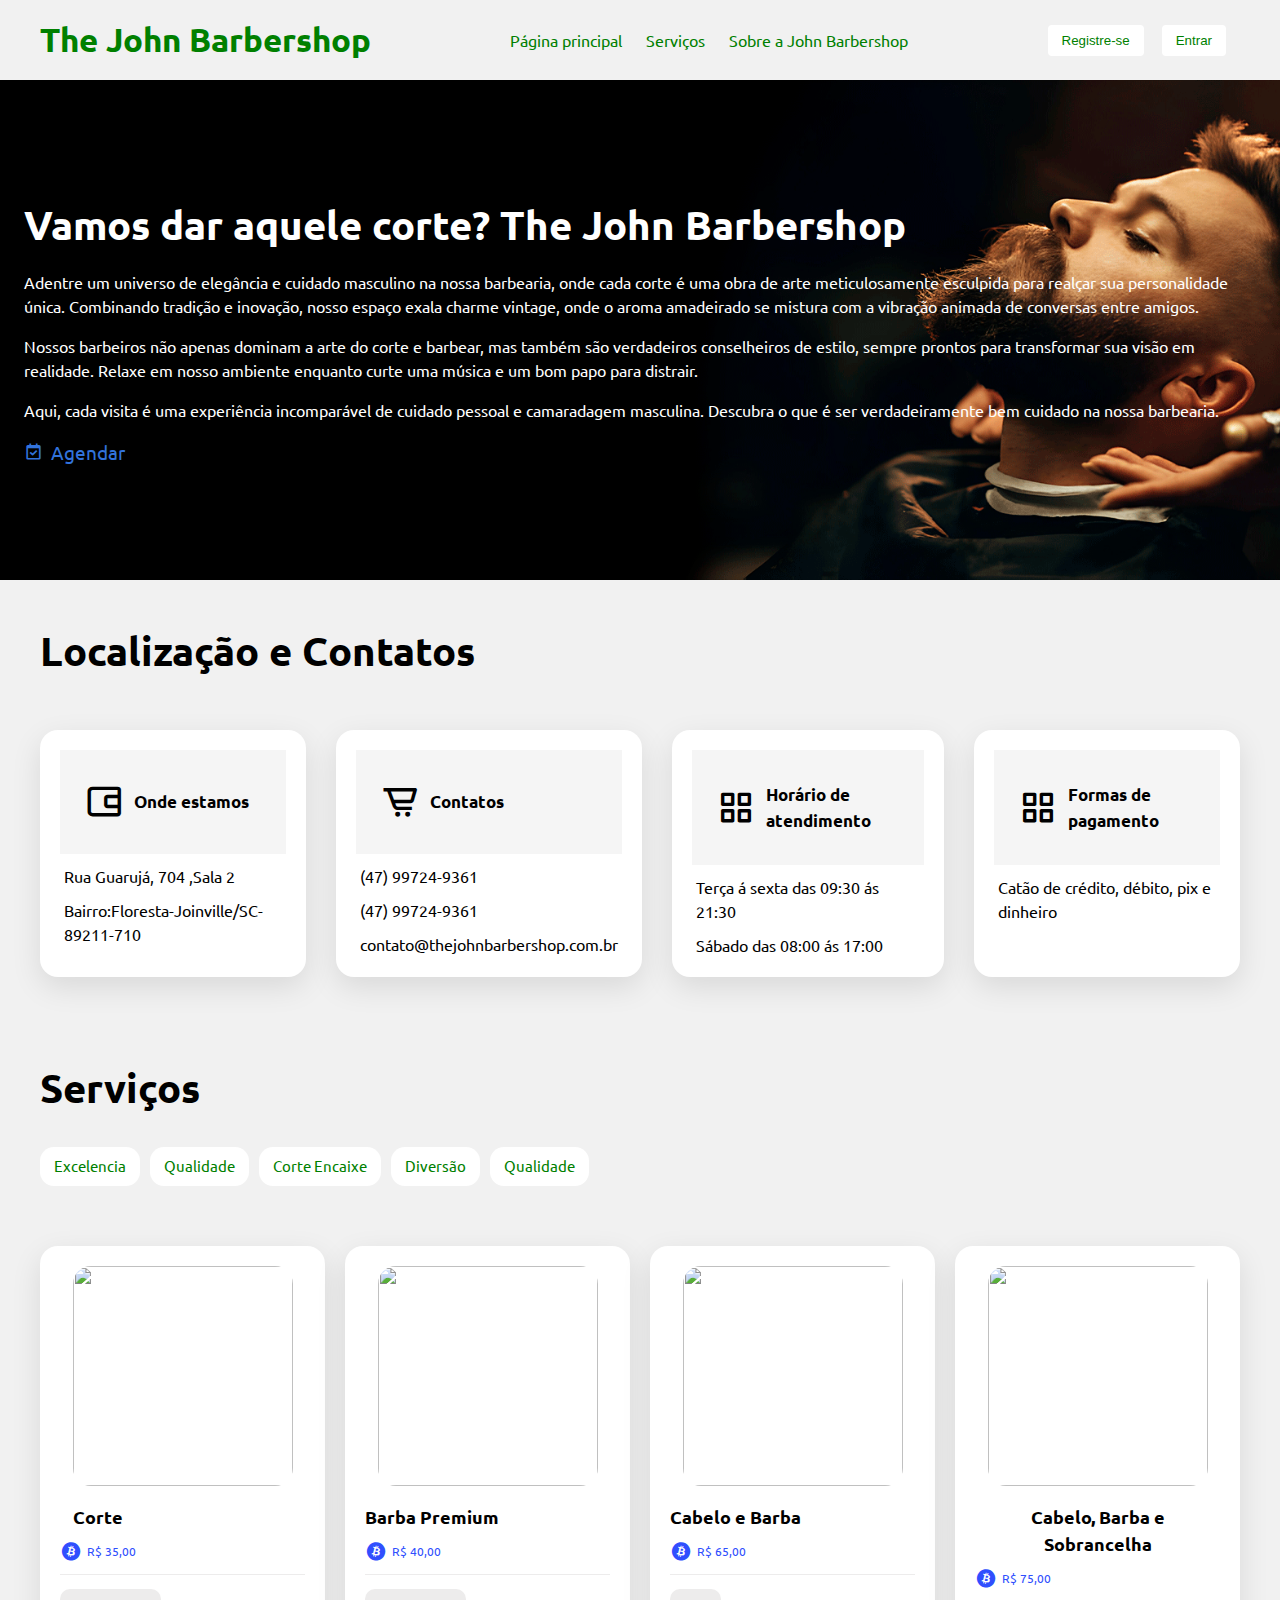
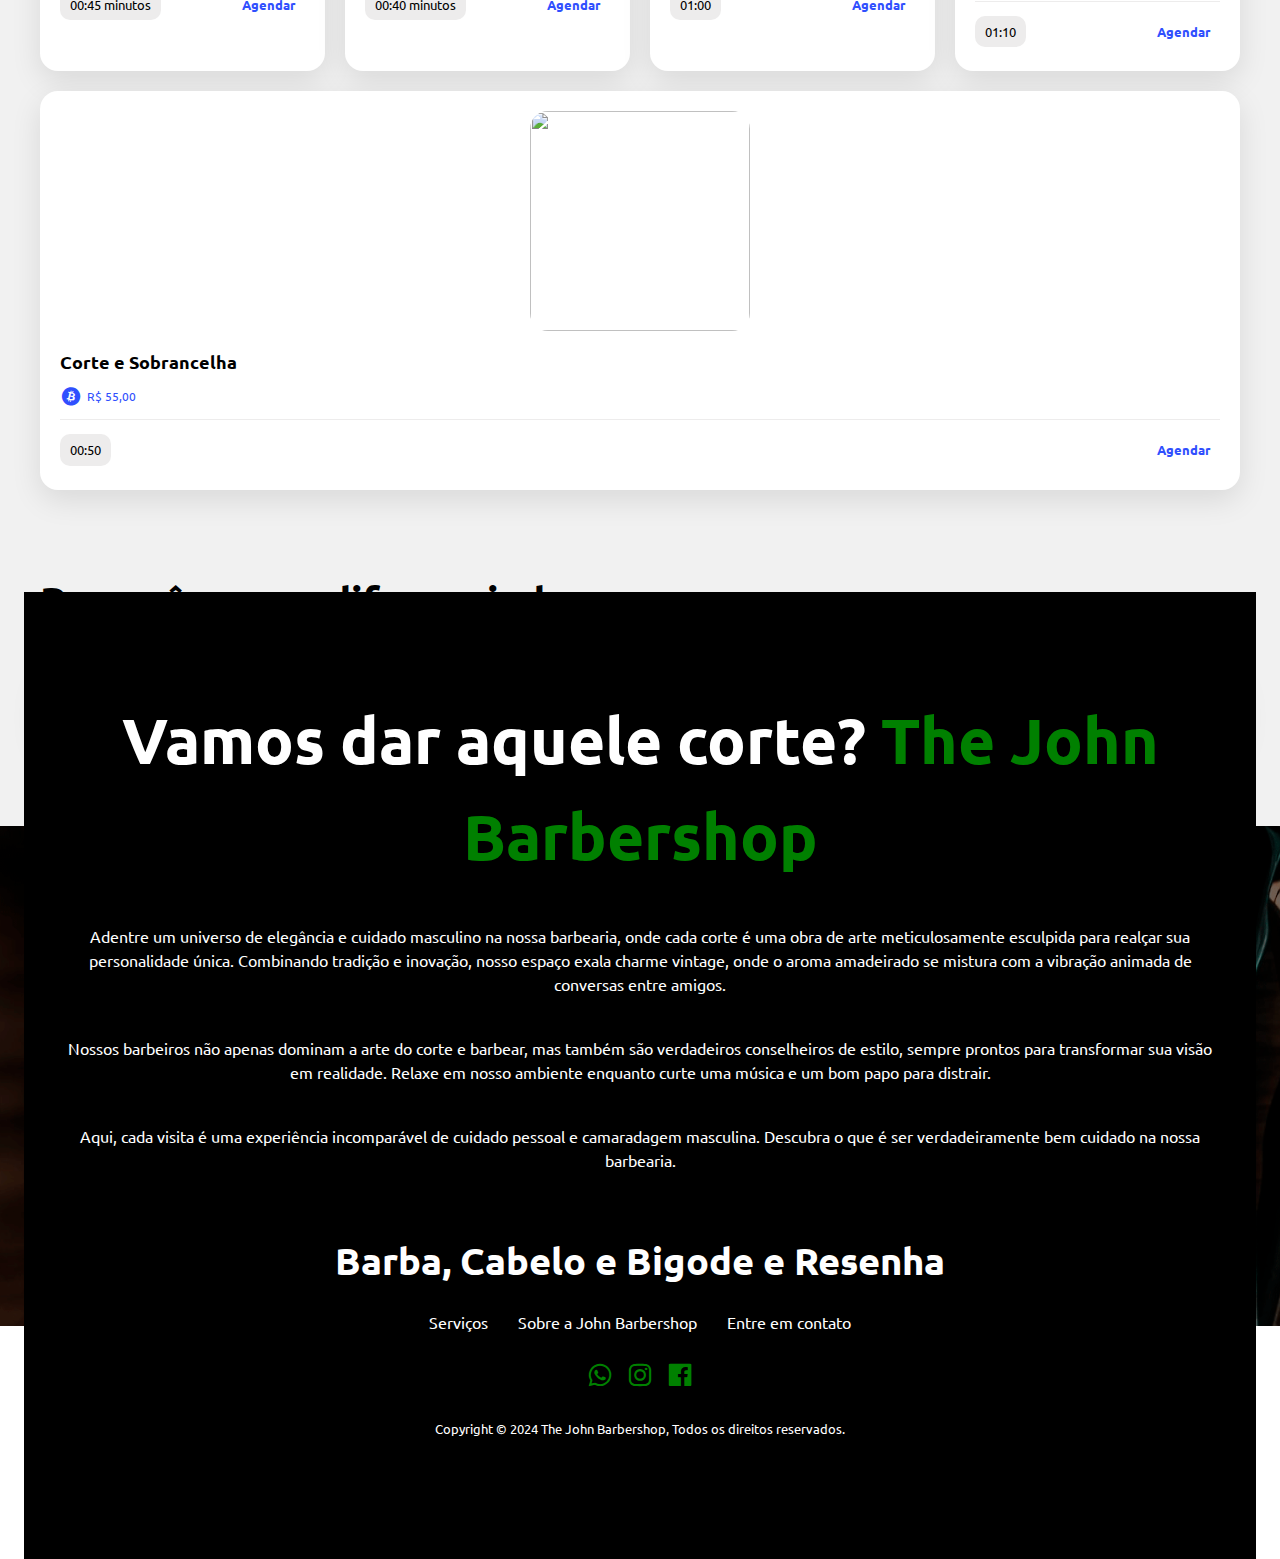
==== commit 7786b794: "Atualização professor" ====
--- a/index.html
+++ b/index.html
@@ -89,11 +89,11 @@
 
         <div class="nft-shop">
             <div class="category">
-                <a href="#">Excelencia</a>
-                <a href="#">Qualidade</a>
-                <a href="#">Corte Encaixe</a>
-                <a href="#">Diversão</a>
-                <a href="#">Qualidade</a>
+                <a>Excelencia</a>
+                <a>Qualidade</a>
+                <a>Corte Encaixe</a>
+                <a>Diversão</a>
+                <a>Qualidade</a>
             </div>
 
             <div class="nft-list">
@@ -110,7 +110,7 @@
                     </div>
                     <div class="bid">
                         <p>00:45 minutos</p>
-                        <a href="login.html">Agendar</a>
+                        <a href="https://api.whatsapp.com/send?phone=5547997249361">Agendar</a>
                     </div>
                 </div>
                 <div class="item">
@@ -126,7 +126,7 @@
                     </div>
                     <div class="bid">
                         <p>00:40 minutos</p>
-                        <a href="login.html">Agendar</a>
+                        <a href="https://api.whatsapp.com/send?phone=5547997249361">Agendar</a>
                     </div>
                 </div>
                 <div class="item">
@@ -143,7 +143,7 @@
                     </div>
                     <div class="bid">
                         <p>01:00</p>
-                        <a href="login.html">Agendar</a>
+                        <a href="https://api.whatsapp.com/send?phone=5547997249361">Agendar</a>
                     </div>
                 </div>
                 <div class="item">
@@ -160,7 +160,7 @@
                     </div>
                     <div class="bid">
                         <p>01:10</p>
-                        <a href="login.html">Agendar</a>
+                        <a href="https://api.whatsapp.com/send?phone=5547997249361">Agendar</a>
                     </div>
                 </div>
                 <div class="item">
@@ -176,7 +176,7 @@
                     </div>
                     <div class="bid">
                         <p>00:50</p>
-                        <a href="login.html">Agendar</a>
+                        <a href="https://api.whatsapp.com/send?phone=5547997249361">Agendar</a>
                     </div>
                 </div>
             </div>
--- a/style.css
+++ b/style.css
@@ -1,11 +1,4 @@
 @import url('https://fonts.googleapis.com/css2?family=Ubuntu:wght@300;400;500;700&display=swap');
-
-*{
-    margin: 0;
-    padding: 0;
-    box-sizing: border-box;
-    font-family: 'Ubuntu', sans-serif;
-}
 
 *,
 *::before,
@@ -37,8 +30,13 @@
     object-fit: cover;
 }
 
-body{
+
+body {
+    font-family: 'Ubuntu', sans-serif;
     background-color: #f1f1f1;
+    font-size: 1em;
+    font-weight: 400;
+    line-height: 1.5;
 }
 
 nav{
@@ -342,7 +340,7 @@
     gap: 14px;
     padding: 14px;
     border-radius: 18px;
-    cursor: pointer;
+    
     box-shadow: 0 10px 30px rgba(0, 0, 0, 0.1);
     transition: all 0.3s ease;
 }
@@ -355,6 +353,46 @@
     font-size: 14px;
     margin-top: 8px;
 }
+
+.nft-list {
+    display: flex;
+    flex-wrap: wrap;
+    gap: 20px; 
+}
+.nft-list .item {
+    flex: 1 0 280px; 
+    background-color: #fff;
+    border-radius: 18px;
+    box-shadow: 0 10px 30px rgba(0, 0, 0, 0.1);
+    padding: 20px;
+    transition: box-shadow 0.3s ease;
+    position: relative; 
+    text-align: center; 
+}
+
+
+.nft-list .item img {
+    width: 100%; 
+    height: auto; 
+    border-radius: 18px; 
+    object-fit: cover; 
+}
+
+
+.category {
+    display: flex;
+    gap: 14px;
+    margin-bottom: 20px;
+}
+
+.category a {
+    background-color: white;
+    padding: 8px 14px;
+    font-size: 15px;
+    border-radius: 14px;
+    transition: all 0.3s ease;
+}
+
 
 footer {
     background-color: #000;
@@ -437,7 +475,7 @@
     }
 
     header .left h1 {
-        font-size: 4rem; /* Use rem units */
+        font-size: 4rem; 
     }
 
     header img {
@@ -492,7 +530,7 @@
     }
 
     .nft-shop .nft-list .item {
-        width: calc(50% - 15px); /* Flex item to be half width minus gap */
+        width: calc(50% - 15px); 
     }
 
     .nft-shop .nft-list .item img {
@@ -507,7 +545,7 @@
     }
 
     .sellers .item {
-        width: calc(50% - 15px); /* Flex item to be half width minus gap */
+        width: calc(50% - 15px); 
     }
 
     footer .links a {
